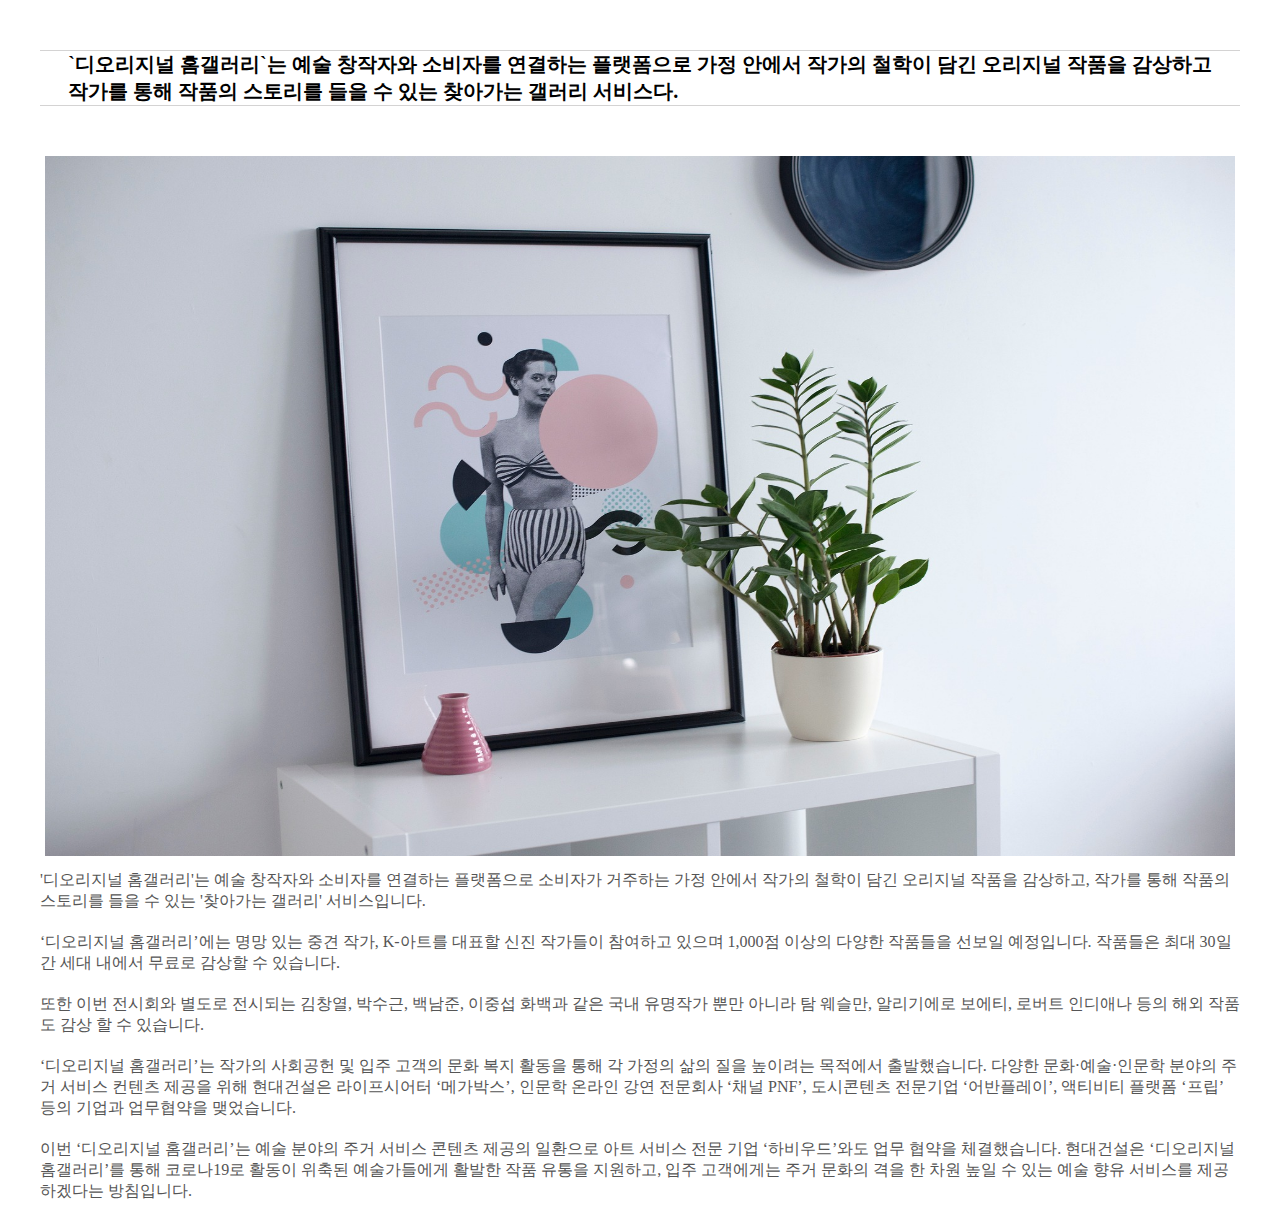
==== about.html @ ee456985 "Add files via upload" ====
<!DOCTYPE html>
<html lang="en">

<head>
    <meta charset="UTF-8">
    <meta http-equiv="X-UA-Compatible" content="IE=edge">
    <meta name="viewport" content="width=device-width, initial-scale=1.0">
    <link rel="stylesheet" type="text/css" href="./css/reset.css">
    <link rel="stylesheet" type="text/css" href="./css/about.css">
    <title>about</title>
</head>

<body>
    <div id="wrap">
        <div id="about">
            <h1>`디오리지널 홈갤러리`는 예술 창작자와 소비자를 연결하는 플랫폼으로 가정 안에서 작가의 철학이 담긴 오리지널 작품을 감상하고<br /> 작가를 통해 작품의 스토리를 들을 수 있는 찾아가는
                갤러리
                서비스다.</h1>
            <div class="img1">
                <img src="./images/sub1.jpg" alt="" width="1190px" height="700px">
            </div>
            <ul>
                <li>'디오리지널 홈갤러리'는 예술 창작자와 소비자를 연결하는 플랫폼으로 소비자가 거주하는 가정 안에서 작가의 철학이 담긴 오리지널 작품을 감상하고, 작가를 통해 작품의 스토리를 들을
                    수 있는
                    '찾아가는 갤러리'
                    서비스입니다.</li>
                <li>‘디오리지널 홈갤러리’에는 명망 있는 중견 작가, K-아트를 대표할 신진 작가들이 참여하고 있으며 1,000점 이상의 다양한 작품들을 선보일 예정입니다. 작품들은 최대 30일간
                    세대 내에서 무료로 감상할 수
                    있습니다.</li>
                <li>또한 이번 전시회와 별도로 전시되는 김창열, 박수근, 백남준, 이중섭 화백과 같은 국내 유명작가 뿐만 아니라 탐 웨슬만, 알리기에로 보에티, 로버트 인디애나 등의
                    해외 작품도
                    감상 할 수 있습니다.</li>
                <li>‘디오리지널 홈갤러리’는 작가의 사회공헌 및 입주 고객의 문화 복지 활동을 통해 각 가정의 삶의 질을 높이려는 목적에서 출발했습니다. 다양한 문화·예술·인문학 분야의 주거 서비스
                    컨텐츠
                    제공을 위해 현대건설은
                    라이프시어터 ‘메가박스’, 인문학 온라인 강연 전문회사 ‘채널 PNF’, 도시콘텐츠 전문기업 ‘어반플레이’, 액티비티 플랫폼 ‘프립’ 등의 기업과 업무협약을 맺었습니다.</li>
                <li>이번
                    ‘디오리지널
                    홈갤러리’는 예술 분야의
                    주거 서비스 콘텐츠 제공의 일환으로 아트 서비스 전문 기업 ‘하비우드’와도 업무 협약을 체결했습니다. 현대건설은 ‘디오리지널 홈갤러리’를 통해 코로나19로 활동이 위축된
                    예술가들에게
                    활발한 작품 유통을 지원하고,
                    입주 고객에게는 주거 문화의 격을 한 차원 높일 수 있는 예술 향유 서비스를 제공하겠다는 방침입니다.</li>
            </ul>
        </div>
    </div>
</body>

</html>
---- css/about.css ----
#wrap {
    width: 100%;
}

#about {
    width: 1200px;
    margin: 0 auto;
}

#about>h1 {
    margin-top: 50px;
    display: flex;
    justify-content: center;
    color: #000;
    font-size: 20px;
    border-top: 1px solid rgb(212, 211, 211);
    border-bottom: 1px solid rgb(212, 211, 211);
}

.img1 {
    margin-top: 50px;
    text-align: center;
}

li {
    font-size: 16px;
    padding: 10px 0;
}
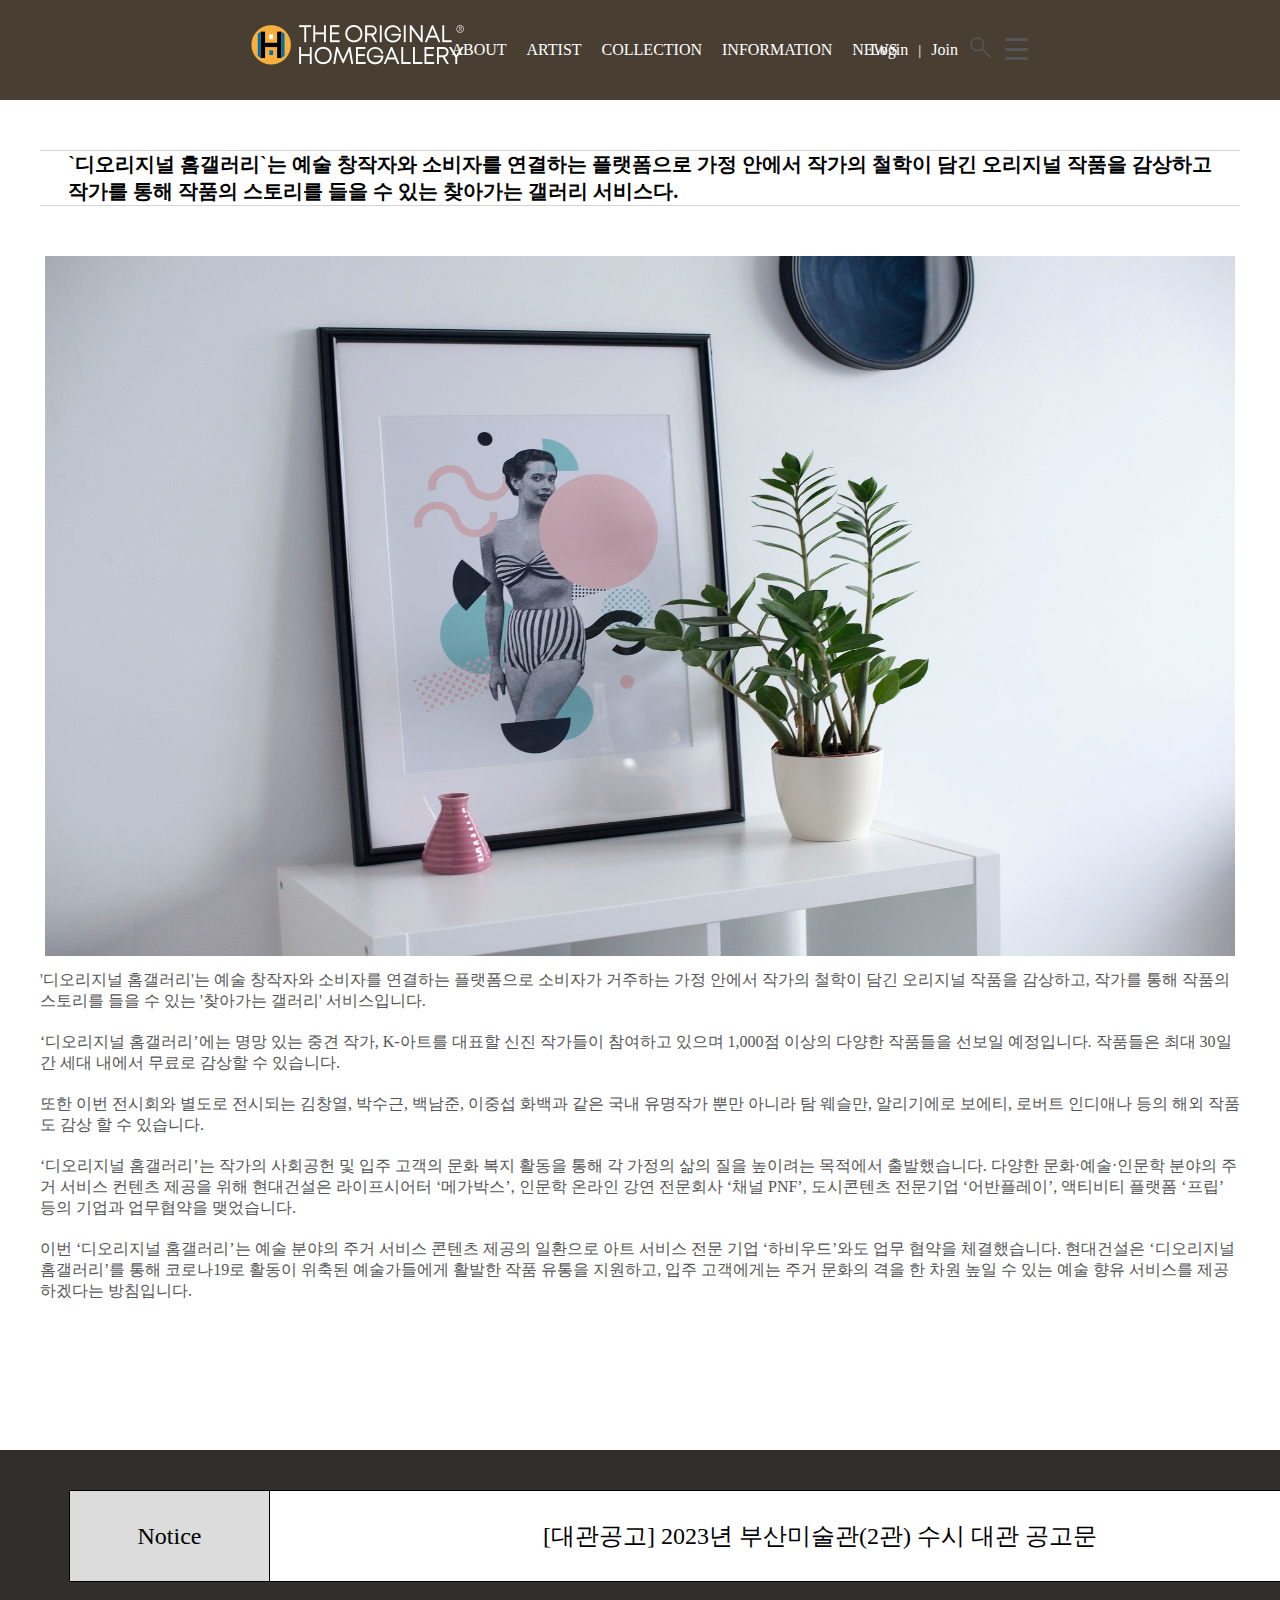
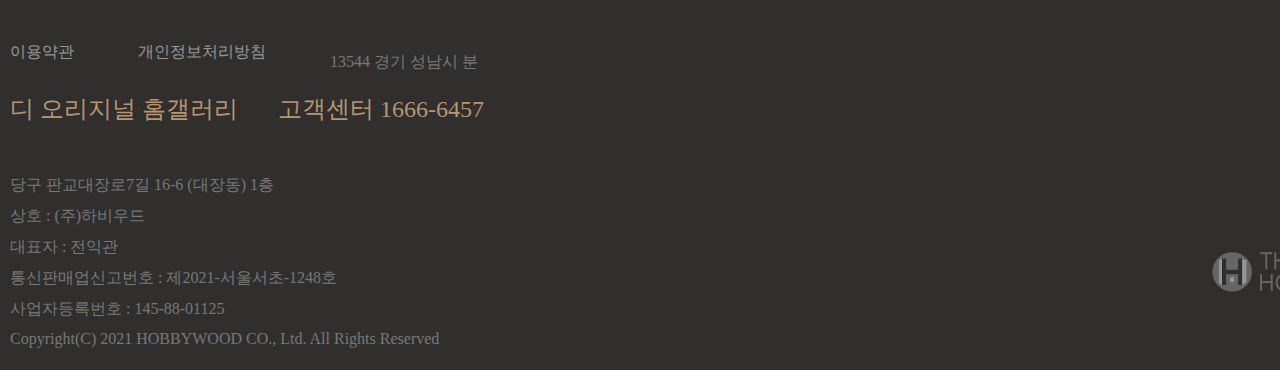
==== commit 3f645d79: "Add files via upload" ====
--- a/about.html
+++ b/about.html
@@ -8,10 +8,50 @@
     <link rel="stylesheet" type="text/css" href="./css/reset.css">
     <link rel="stylesheet" type="text/css" href="./css/about.css">
     <title>about</title>
+    <script src="js/jquery.js"></script>
 </head>
 
 <body>
     <div id="wrap">
+        <header id="header">
+            <div id="header_in">
+                <div class="logo">
+                    <a href="./index.html"><img src="./images/logo_ty1.png" alt="logo" /></a>
+                </div>
+                <ul class="nav">
+                    <li><a href="./about.html">ABOUT</a></li>
+                    <li><a href="./artist.html">ARTIST</a></li>
+                    <li><a href="./collection.html">COLLECTION</a></li>
+                    <li><a href="./information.html">INFORMATION</a></li>
+                    <li><a href="./news.html">NEWS</a></li>
+                </ul>
+                <ul class="login_group">
+                    <li><a href="">Login</a></li>
+                    <li><a href="">Join</a></li>
+                    <li><a href=""><img src="./images/search.png" alt="" width="25px" height="25px"></a></li>
+                    <div id="myNav" class="overlay">
+                        <a href="javascript:void(0)" class="closebtn" onclick="closeNav()">&times;</a>
+                        <div class="overlay-content">
+                            <a href="#">ABOUT</a>
+                            <a href="#">ARTIST</a>
+                            <a href="#">COLLECTION</a>
+                            <a href="#">INFORMATION</a>
+                            <a href="#">NEWS</a>
+                        </div>
+                    </div>
+                    <span style="font-size:30px;cursor:pointer" onclick="openNav()">&#9776;</span>
+                </ul>
+            </div>
+        </header>
+        <script>
+            function openNav() {
+                document.getElementById("myNav").style.width = "100%";
+            }
+
+            function closeNav() {
+                document.getElementById("myNav").style.width = "0%";
+            }
+        </script>
         <div id="about">
             <h1>`디오리지널 홈갤러리`는 예술 창작자와 소비자를 연결하는 플랫폼으로 가정 안에서 작가의 철학이 담긴 오리지널 작품을 감상하고<br /> 작가를 통해 작품의 스토리를 들을 수 있는 찾아가는
                 갤러리
@@ -43,6 +83,39 @@
                     입주 고객에게는 주거 문화의 격을 한 차원 높일 수 있는 예술 향유 서비스를 제공하겠다는 방침입니다.</li>
             </ul>
         </div>
+        <footer id="footer">
+            <div id="footer_in">
+                <!-- 공지사항 -->
+                <ul class="news">
+                    <li><a href="">Notice</a></li>
+                    <li>
+                        <a href="">
+                            [대관공고] 2023년 부산미술관(2관) 수시 대관 공고문
+                        </a>
+                    </li>
+                </ul>
+                <!-- 주소 -->
+                <div class="address">
+                    <ul class="privacy">
+                        <li><a href="">이용약관</a></li>
+                        <li><a href="">개인정보처리방침</a></li>
+                    </ul>
+                    <br />
+                    <ul class="call">
+                        <li>디 오리지널 홈갤러리</li>
+                        <li>고객센터 1666-6457</li>
+                    </ul>
+                    <!-- <br /> -->
+                    <p>13544 경기 성남시 분당구 판교대장로7길 16-6 (대장동) 1층</p>
+                    <p>상호 : (주)하비우드</p>
+                    <p>대표자 : 전익관</p>
+                    <p>통신판매업신고번호 : 제2021-서울서초-1248호</p>
+                    <p>사업자등록번호 : 145-88-01125</p>
+                    <p>Copyright(C) 2021 HOBBYWOOD CO., Ltd. All Rights Reserved</p>
+                    <span class="logo_b"><img src="./images/logo_ty3.png" alt=""></span>
+                </div>
+            </div>
+        </footer>
     </div>
 </body>
 
--- a/css/about.css
+++ b/css/about.css
@@ -1,9 +1,170 @@
 #wrap {
     width: 100%;
+}
+
+#header {
+    width: 100%;
+}
+
+#header_in {
+    width: 100%;
+    height: 100px;
+    background-color: rgb(72, 62, 50);
+    margin: 0 auto;
+    position: relative;
+    line-height: 100px;
+}
+
+#header_in .logo {
+    float: left;
+    margin-left: 250px;
+    line-height: 130px;
+}
+
+#header_in .nav {
+    display: flex;
+    flex-direction: row;
+    justify-content: center;
+}
+
+
+#header_in .nav li a:hover {
+    background-color: #fff;
+    color: #000;
+    transition: 1s;
+    display: block;
+    border-radius: 2px;
+}
+
+#header_in .nav li a {
+    font-size: 16px;
+    color: white;
+    padding: 0px 10px;
+}
+
+#header_in .nav li:last-child {
+    padding-right: 400px;
+}
+
+#header_in .login_group {
+    position: absolute;
+    top: 0px;
+    right: 0px;
+    margin-right: 250px;
+}
+
+#header_in .login_group li {
+    float: left;
+}
+
+#header_in .login_group li:after {
+    content: '|';
+    padding: 0 10px;
+    color: #fff;
+    font-size: 15px;
+}
+
+#header_in .login_group li:nth-child(2)::after {
+    content: '';
+    padding: 0 5px;
+}
+
+#header_in .login_group li:nth-child(3)::after {
+    content: '';
+    padding: 0 5px;
+}
+
+#header_in .login_group li:nth-child(3) {
+    line-height: 110px;
+}
+
+
+#header_in .login_group li a {
+    font-size: 16px;
+    color: #fff;
+}
+
+#header_in .btn_search {
+    width: 38px;
+    height: 28px;
+    cursor: pointer;
+    background-color: rgb(72, 62, 50);
+    border: none;
+    position: absolute;
+    top: 30px;
+}
+
+#header_in .btn_search span {
+    display: block;
+    width: 100%;
+    height: 2px;
+    background-color: #fff;
+    margin: 10px 0;
+}
+
+/* 풀스크린 */
+.overlay {
+    height: 100%;
+    width: 0;
+    position: fixed;
+    z-index: 1;
+    top: 0;
+    left: 0;
+    background-color: rgb(0, 0, 0);
+    background-color: rgba(0, 0, 0, 0.9);
+    overflow-x: hidden;
+    transition: 0.5s;
+}
+
+.overlay-content {
+    position: relative;
+    top: 25%;
+    width: 100%;
+    text-align: center;
+    margin-top: 30px;
+}
+
+.overlay a {
+    padding: 8px;
+    text-decoration: none;
+    font-size: 36px;
+    color: #818181;
+    display: block;
+    transition: 0.3s;
+}
+
+.overlay a:hover,
+.overlay a:focus {
+    color: #f1f1f1;
+}
+
+.overlay .closebtn {
+    position: absolute;
+    top: 20px;
+    right: 45px;
+    font-size: 60px;
+}
+
+@media screen and (max-height: 450px) {
+    .overlay a {
+        font-size: 20px
+    }
+
+    .overlay .closebtn {
+        font-size: 40px;
+        top: 15px;
+        right: 35px;
+    }
+}
+
+/* 끝 */
+.login_group>li {
+    padding: 0;
 }
 
 #about {
     width: 1200px;
+    height: 1300px;
     margin: 0 auto;
 }
 
@@ -17,6 +178,10 @@
     border-bottom: 1px solid rgb(212, 211, 211);
 }
 
+.nav>li {
+    padding: 0;
+}
+
 .img1 {
     margin-top: 50px;
     text-align: center;
@@ -25,4 +190,109 @@
 li {
     font-size: 16px;
     padding: 10px 0;
+}
+
+/* 하단 */
+#footer {
+    width: 100%;
+    background-color: #302f2e;
+    float: left;
+}
+
+#footer_in {
+    width: 1440px;
+    height: 480px;
+    background-color: #302f2e;
+    margin: 0 auto;
+    position: relative;
+}
+
+#footer_in .news {
+    margin: 0 auto;
+    margin-top: 40px;
+    width: 1300px;
+    height: 90px;
+    line-height: 90px;
+    border: 1px solid #000;
+    padding: 0;
+}
+
+#footer_in .news li:first-child {
+    width: 200px;
+    height: 90px;
+    background-color: #dcdcdc;
+    border-right: 1px solid #000;
+    box-sizing: border-box;
+    padding: 0;
+}
+
+#footer_in .news li {
+    float: left;
+    width: 1100px;
+    height: 90px;
+    text-align: center;
+    background-color: #fff;
+    padding: 0;
+}
+
+#footer_in .news li a {
+    font-size: 24px;
+    color: #000;
+    padding: 0;
+}
+
+#footer_in .address {
+    float: left;
+    margin-top: 50px;
+    padding-left: 10px;
+    box-sizing: border-box;
+}
+
+#footer_in .address ul {
+    float: left;
+}
+
+#footer_in .address li {
+    float: left;
+}
+
+#footer_in .privacy li {
+    padding-right: 64px;
+}
+
+#footer_in .privacy li a {
+    font-size: 16px;
+    color: #ffffff80;
+}
+
+#footer_in .call li {
+    color: #b9956f;
+    font-size: 24px;
+    padding: 20px 0;
+}
+
+#footer_in .call li:last-child {
+    padding-bottom: 50px;
+}
+
+#footer_in .call li:first-child {
+    padding-right: 40px;
+}
+
+#footer_in .address p {
+    color: #797877;
+    font-size: 16px;
+    padding: 5px 0;
+    box-sizing: border-box;
+}
+
+#footer_in .address p:last-child {
+    padding-top: 300px;
+}
+
+#footer_in .logo_b {
+    position: absolute;
+    right: 0;
+    bottom: 70px;
+    padding-right: 10px;
 }